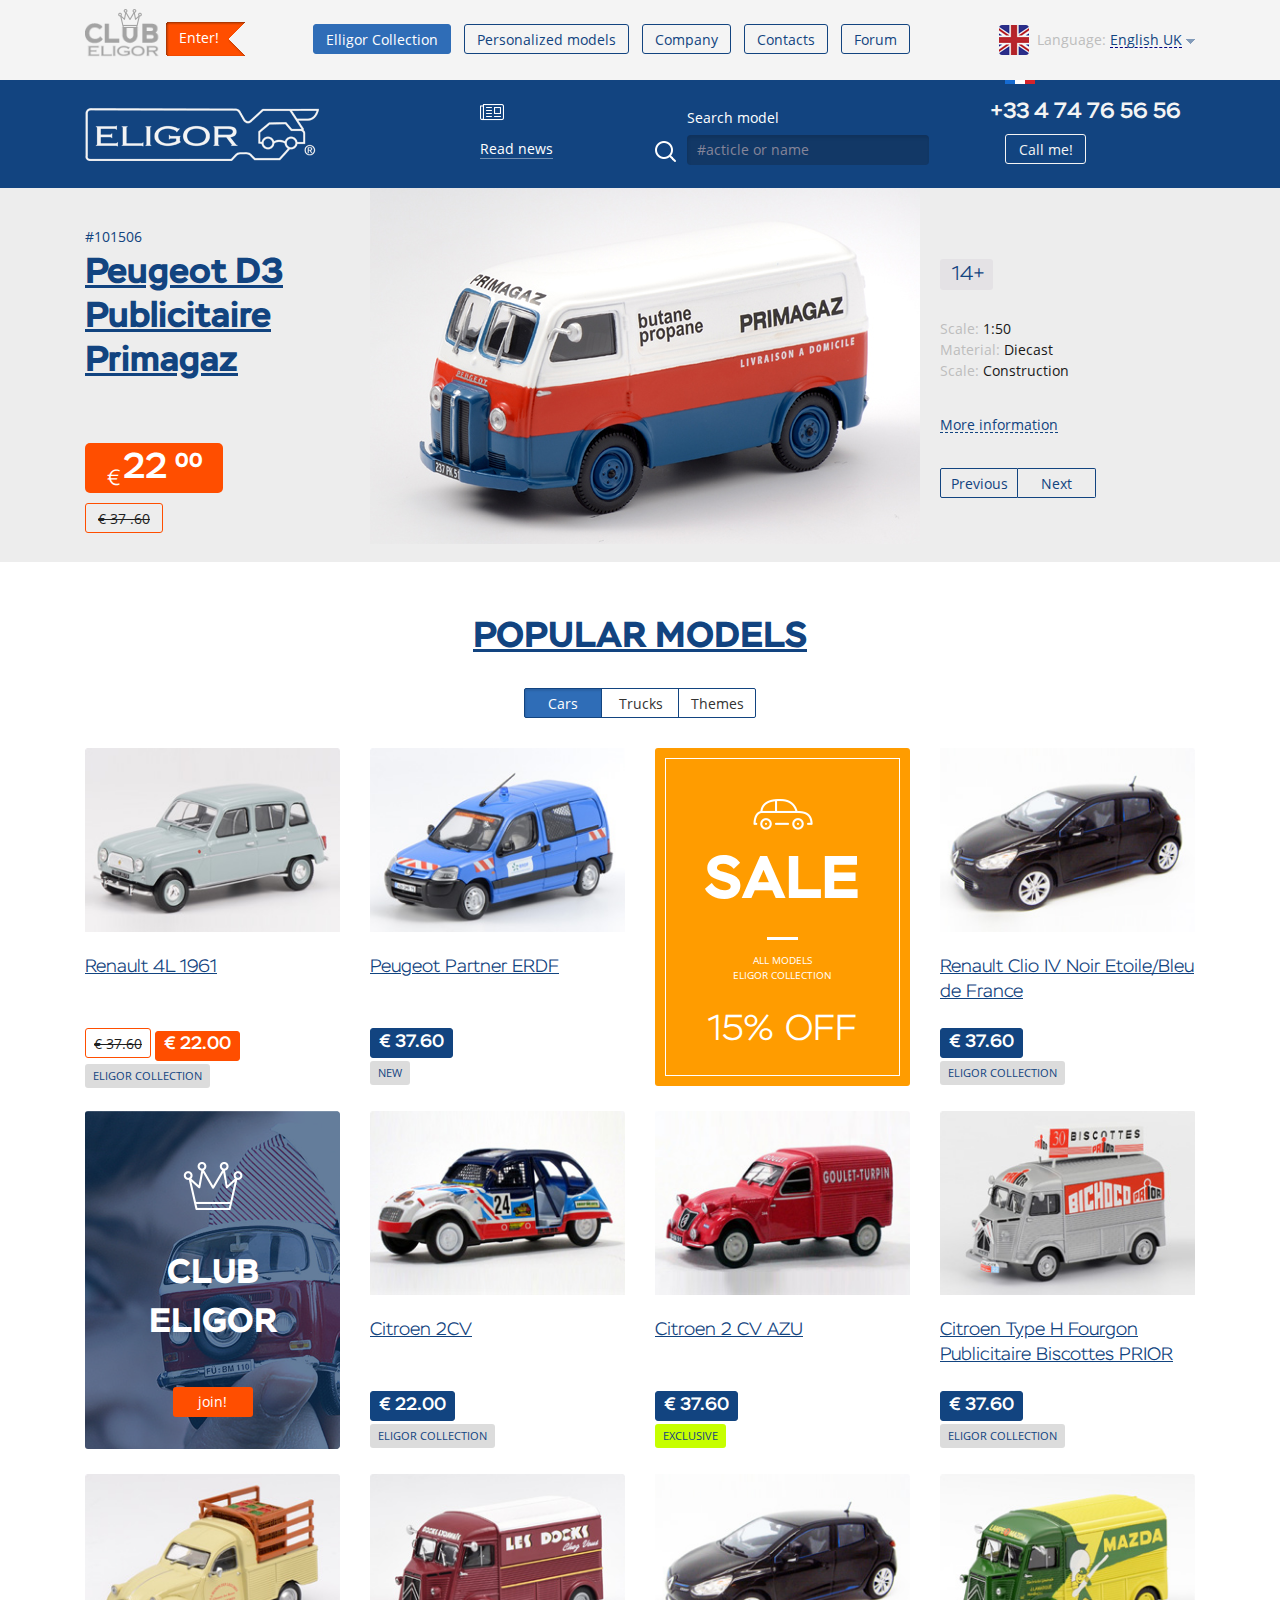
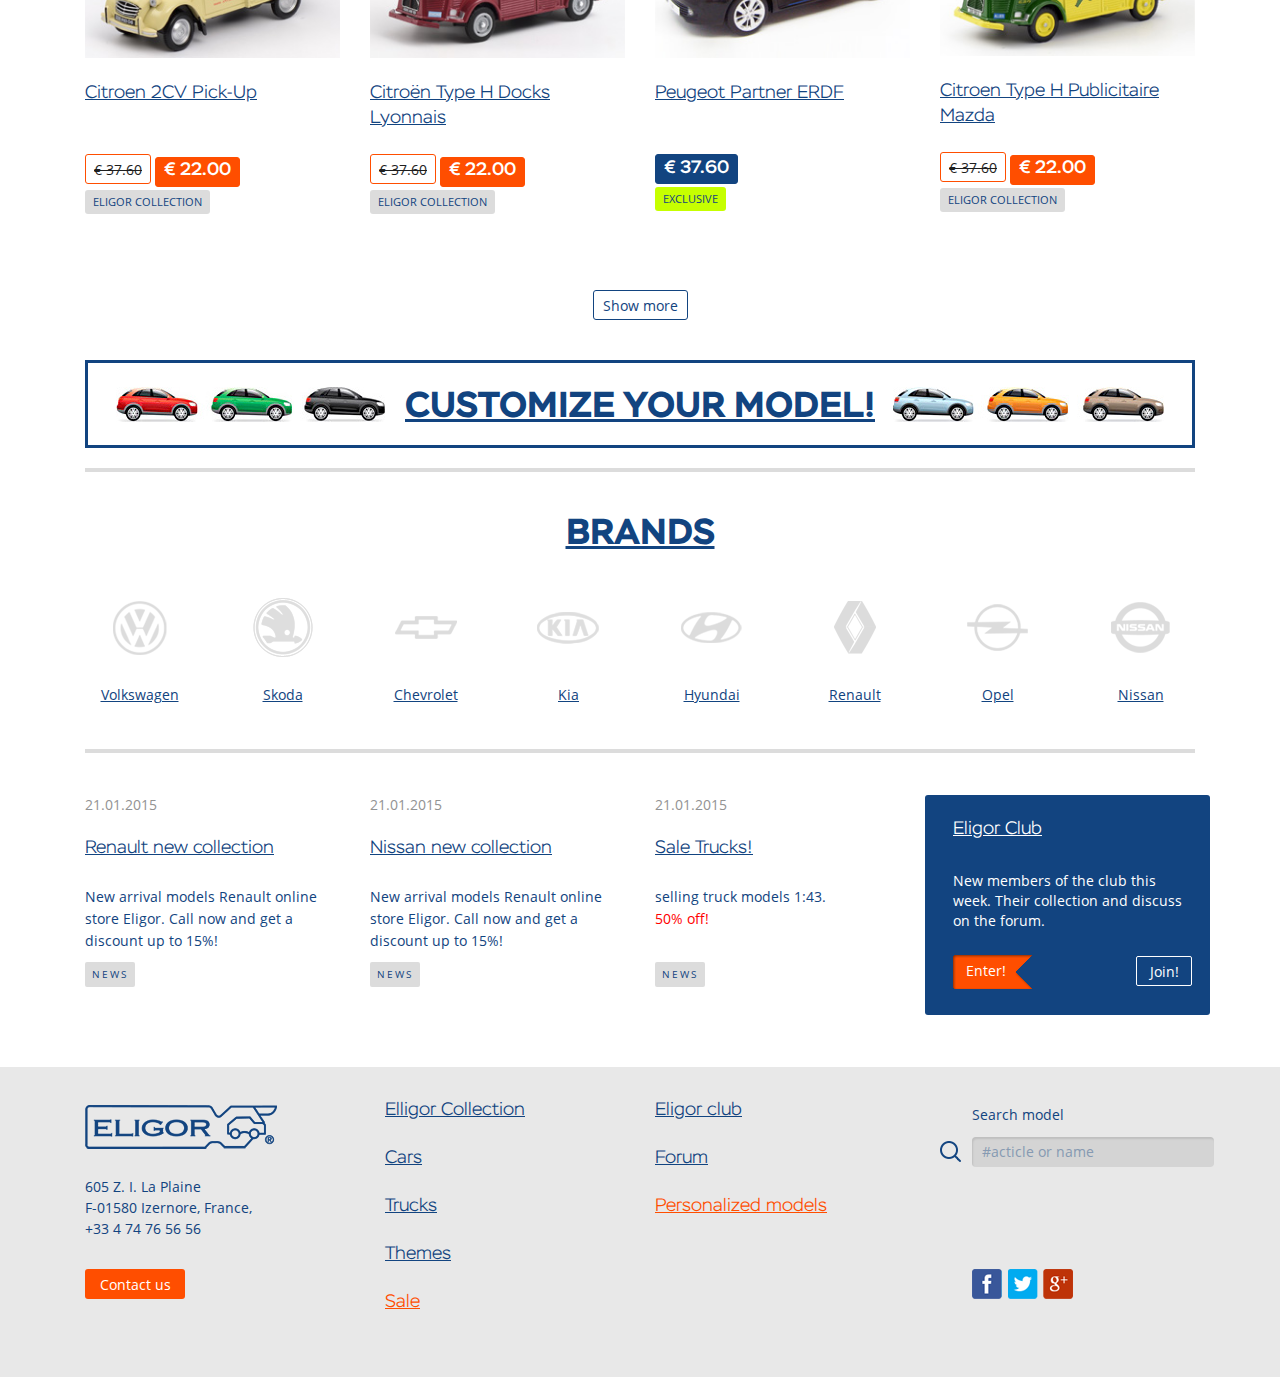
==== eligor/1.html @ a55e01ae "eligor" ====
<!DOCTYPE html>
<html lang="en">

<head>
    <meta charset="utf-8">
    <meta http-equiv="X-UA-Compatible" content="IE=edge">
    <meta name="viewport" content="width=device-width, initial-scale=1">
    <title>Main page</title>

    <link href="style/reset.css" rel="stylesheet">
    <link href="style/bootstrap.min.css" rel="stylesheet">
    <link href="style/main.css" rel="stylesheet">

    <!--[if lt IE 9]>
        <script src="https://oss.maxcdn.com/html5shiv/3.7.2/html5shiv.min.js"></script>
        <script src="https://oss.maxcdn.com/respond/1.4.2/respond.min.js"></script>
    <![endif]-->
</head>

<body>





    <header class="main-menu">
        <div class="container">

            <div class="col-md-2 club-box">
                <img src="style/club_logo.png" alt="">
                <div class="club-enter">
                    <img src="style/club_flag.png" alt="">
                    <div class="club-enter-text">Enter!</div>
                </div>
            </div>

            <nav class="col-md-7 main-nav-menu">
                <ul>
                    <li><a class="active-page" href="">Elligor Collection</a></li>
                    <li><a href="">Personalized models</a></li>
                    <li><a href="">Company</a></li>
                    <li><a href="">Contacts</a></li>
                    <li><a href="">Forum</a></li>
                </ul>
            </nav>

            <div class="col-md-3 localization-box">
                <div class="localization">
                    <img class="flag" src="style/eng_flag.png" alt="">
                    <span>Language:</span>
                    <span class="language-picker">English UK</span>
                    <img class="language-picker-arrow" src="style/arrow_btn.png" alt="">
                </div>
            </div>

        </div>

    </header>

    <header class="blue-header">
        <div class="container">
            <div class="col-md-4">
                <a href="/"><img src="style/logo.png" alt=""></a>
            </div>

            <div class="col-md-2 read-news-box">
                <div class="col-xs-12">
                    <img src="style/read-news.png" alt="">
                </div>
                <div class="col-xs-12 read-news">
                    <span>Read news</span>
                </div>
            </div>

            <div class="col-md-3 search-box">
                <img src="style/search.png" alt="">
                <div>
                    <span>Search model</span>
                    <input type="search" placeholder="#acticle or name">
                </div>

            </div>

            <div class="col-md-3 phone-box">
                <img src="style/madeinfrance.png" alt="">
                <div class="phone-number">+33 4 74 76 56 56</div>
                <button class="call-me">Call me!</button>
            </div>


        </div>

    </header>

    <div class="slider-box">

        <div class="container">
            <div class="col-md-3 model-title-box">
                <div class="model-index">#101506</div>
                <div class="model-title">Peugeot D3 Publicitaire Primagaz</div>
                <div class="model-price-box">
                    <span class="model-price">22</span>
                    <span class="model-price-cents">00</span>
                </div>
                <br>
                <div class="model-old-price-box">
                    € <span class="model-old-price">37 .60</span>
                    <div class="model-old-price-line"></div>
                </div>
            </div>

            <div class="col-md-6">
                <img src="models/101511.jpg" alt="">
            </div>

            <div class="col-md-3">
                <div class="model-year-limit">14+</div>
                <div class="model-description">

                    <p><span class="model-param">Scale: </span><span class="model-param-arg">1:50</span></p>
                    <p><span class="model-param">Material: </span><span class="model-param-arg">Diecast</span></p>
                    <p><span class="model-param">Scale: </span><span class="model-param-arg">Construction</span></p>

                </div>

                <div class="more-info-link">More information</div>

                <div class="slider-nav-buttons">
                    <span class="prev-slide">
                        Previous
                    </span>
                    <span class="next-slide">
                        Next
                    </span>
                </div>

            </div>
        </div>

    </div>

    <div class="container text-center">
        <div class="popular-models-title">POPULAR MODELS</div>
        <div class="type-picker-box">
            <span class="type-picker type1 active-type">Cars</span>
            <span class="type-picker type2">Trucks</span>
            <span class="type-picker type3">Themes</span>
        </div>

        <div class="models-box mb1 active-mb">

            <div class="col-md-3 mb-elem car-box">
                <img src="models/1.jpg" alt="">
                <div class="title">Renault 4L 1961</div>
                <div class="old-price">€ 37.60
                    <div class="under-line"></div>
                </div>
                <div class="price">€ 22.00</div>
                <br>
                <div class="grey-tag">eligor collection</div>
            </div>
            <div class="col-md-3 mb-elem car-box">
                <img src="models/2.jpg" alt="">
                <div class="title">Peugeot Partner ERDF</div>
                <div class="fixed-price">€ 37.60</div>
                <br>
                <div class="grey-tag">new</div>
            </div>
            <div class="col-md-3 mb-elem">
                <div class="sale-box">

                    <div class="sale-container">
                        <img src="style/sale-car.png" alt="" class="sale-car">
                        <div class="sale-title">SALE</div>
                        <div class="sale-line"></div>
                        <div class="sale-descriprion">
                            all models
                            <br> ELIGOR COLLECTION
                        </div>
                        <div class="sale-percent">15% off</div>
                    </div>

                </div>
            </div>
            <div class="col-md-3 mb-elem car-box">
                <img src="models/3.jpg" alt="">
                <div class="title">
                    Renault Clio IV Noir Etoile/Bleu de France
                </div>
                <div class="fixed-price">€ 37.60</div>
                <br>
                <div class="grey-tag">eligor collection</div>
            </div>


            <div class="col-md-3 mb-elem eligor-club">
                <div class="eligor-club-box">
                    <img src="style/eligor_crown.png" alt="">
                    <div class="title">
                        CLUB
                        <br> ELIGOR
                    </div>
                    <div class="join-to-club">join!</div>

                </div>
            </div>

            <div class="col-md-3 mb-elem car-box">
                <img src="models/4.jpg" alt="">
                <div class="title">
                    Citroen 2CV
                </div>
                <div class="fixed-price">€ 22.00</div>
                <br>
                <div class="grey-tag">eligor collection</div>
            </div>

            <div class="col-md-3 mb-elem car-box">
                <img src="models/5.jpg" alt="">
                <div class="title">
                    Citroen 2 CV AZU
                </div>
                <div class="fixed-price">€ 37.60</div>
                <br>
                <div class="exclusive-tag">exclusive</div>
            </div>

            <div class="col-md-3 mb-elem car-box">
                <img src="models/6.jpg" alt="">
                <div class="title">
                    Citroen Type H Fourgon Publicitaire Biscottes PRIOR
                </div>
                <div class="fixed-price">€ 37.60</div>
                <br>
                <div class="grey-tag">eligor collection</div>
            </div>

            <div class="col-md-3 mb-elem car-box">
                <img src="models/7.jpg" alt="">
                <div class="title">
                    Citroen 2CV Pick-Up
                </div>
                <div class="old-price">€ 37.60
                    <div class="under-line"></div>
                </div>
                <div class="price">€ 22.00</div>
                <br>
                <div class="grey-tag">eligor collection</div>
            </div>

            <div class="col-md-3 mb-elem car-box">
                <img src="models/8.jpg" alt="">
                <div class="title">
                    Citroën Type H Docks Lyonnais
                </div>
                <div class="old-price">€ 37.60
                    <div class="under-line"></div>
                </div>
                <div class="price">€ 22.00</div>
                <br>
                <div class="grey-tag">eligor collection</div>
            </div>

            <div class="col-md-3 mb-elem car-box">
                <img src="models/3.jpg" alt="">
                <div class="title">
                    Peugeot Partner ERDF
                </div>
                <div class="fixed-price">€ 37.60</div>
                <br>
                <div class="exclusive-tag">exclusive</div>
            </div>

            <div class="col-md-3 mb-elem car-box">
                <img src="models/9.jpg" alt="">
                <div class="title">
                    Citroen Type H Publicitaire Mazda
                </div>
                <div class="old-price">€ 37.60
                    <div class="under-line"></div>
                </div>
                <div class="price">€ 22.00</div>
                <br>
                <div class="grey-tag">eligor collection</div>
            </div>

            <div class="col-xs-12">
                <div class="show-more">Show more</div>
            </div>
        </div>

        <div class="models-box mb2">

            <div class="col-md-3 mb-elem car-box">
                <img src="models/2.jpg" alt="">
                <div class="title">Peugeot Partner ERDF</div>
                <div class="fixed-price">€ 37.60</div>
                <br>
                <div class="grey-tag">new</div>
            </div>
            <div class="col-md-3 mb-elem">
                <div class="sale-box">

                    <div class="sale-container">
                        <img src="style/sale-car.png" alt="" class="sale-car">
                        <div class="sale-title">SALE</div>
                        <div class="sale-line"></div>
                        <div class="sale-descriprion">
                            all models
                            <br> ELIGOR COLLECTION
                        </div>
                        <div class="sale-percent">15% off</div>
                    </div>

                </div>
            </div>
            <div class="col-md-3 mb-elem car-box">
                <img src="models/3.jpg" alt="">
                <div class="title">
                    Renault Clio IV Noir Etoile/Bleu de France
                </div>
                <div class="fixed-price">€ 37.60</div>
                <br>
                <div class="grey-tag">eligor collection</div>
            </div>


            <div class="col-md-3 mb-elem eligor-club">
                <div class="eligor-club-box">
                    <img src="style/eligor_crown.png" alt="">
                    <div class="title">
                        CLUB
                        <br> ELIGOR
                    </div>
                    <div class="join-to-club">join!</div>

                </div>
            </div>

            <div class="col-md-3 mb-elem car-box">
                <img src="models/4.jpg" alt="">
                <div class="title">
                    Citroen 2CV
                </div>
                <div class="fixed-price">€ 22.00</div>
                <br>
                <div class="grey-tag">eligor collection</div>
            </div>


            <div class="col-md-3 mb-elem car-box">
                <img src="models/6.jpg" alt="">
                <div class="title">
                    Citroen Type H Fourgon Publicitaire Biscottes PRIOR
                </div>
                <div class="fixed-price">€ 37.60</div>
                <br>
                <div class="grey-tag">eligor collection</div>
            </div>

            <div class="col-md-3 mb-elem car-box">
                <img src="models/7.jpg" alt="">
                <div class="title">
                    Citroen 2CV Pick-Up
                </div>
                <div class="old-price">€ 37.60
                    <div class="under-line"></div>
                </div>
                <div class="price">€ 22.00</div>
                <br>
                <div class="grey-tag">eligor collection</div>
            </div>


            <div class="col-xs-12">
                <div class="show-more">Show more</div>
            </div>
        </div>

        <div class="models-box mb3">

            <div class="col-md-3 mb-elem car-box">
                <img src="models/2.jpg" alt="">
                <div class="title">Peugeot Partner ERDF</div>
                <div class="fixed-price">€ 37.60</div>
                <br>
                <div class="grey-tag">new</div>
            </div>
            <div class="col-md-3 mb-elem">
                <div class="sale-box">

                    <div class="sale-container">
                        <img src="style/sale-car.png" alt="" class="sale-car">
                        <div class="sale-title">SALE</div>
                        <div class="sale-line"></div>
                        <div class="sale-descriprion">
                            all models
                            <br> ELIGOR COLLECTION
                        </div>
                        <div class="sale-percent">15% off</div>
                    </div>

                </div>
            </div>
            <div class="col-md-3 mb-elem car-box">
                <img src="models/3.jpg" alt="">
                <div class="title">
                    Renault Clio IV Noir Etoile/Bleu de France
                </div>
                <div class="fixed-price">€ 37.60</div>
                <br>
                <div class="grey-tag">eligor collection</div>
            </div>


            <div class="col-md-3 mb-elem eligor-club">
                <div class="eligor-club-box">
                    <img src="style/eligor_crown.png" alt="">
                    <div class="title">
                        CLUB
                        <br> ELIGOR
                    </div>
                    <div class="join-to-club">join!</div>

                </div>
            </div>

            <div class="col-xs-12">
                <div class="show-more">Show more</div>
            </div>
        </div>

    </div>

    <div class="container">
        <div class="col-xs-12">
            <div class="customize-link-box">
                <img src="style/cars1.jpg" alt="">
                <div class="customize-link-title">CUSTOMIZE YOUR MODEL!</div>
                <img src="style/cars2.jpg" alt="">
            </div>

        </div>

    </div>

    <div class="container">
        <div class="col-xs-12">
            <div class="customize_line"></div>
        </div>
    </div>

    <div class="container brands-box">
        <div class="title">brands</div>

        <div class="brand-elem volkswagen-box">
            <div class="volkswagen"></div>
            <div class="brand-name">Volkswagen</div>
        </div>
        <div class="brand-elem skoda-box">
            <div class="skoda"></div>
            <div class="brand-name">Skoda</div>
        </div>
        <div class="brand-elem chevrolet-box">
            <div class="chevrolet"></div>
            <div class="brand-name">Chevrolet</div>
        </div>
        <div class="brand-elem kia-box">
            <div class="kia"></div>
            <div class="brand-name">Kia</div>
        </div>
        <div class="brand-elem hyundai-box">
            <div class="hyundai"></div>
            <div class="brand-name">Hyundai</div>
        </div>
        <div class="brand-elem renault-box">
            <div class="renault"></div>
            <div class="brand-name">Renault</div>
        </div>
        <div class="brand-elem opel-box">
            <div class="opel"></div>
            <div class="brand-name">Opel</div>
        </div>
        <div class="brand-elem nissan-box">
            <div class="nissan"></div>
            <div class="brand-name">Nissan</div>
        </div>
    </div>

    <div class="container">
        <div class="col-xs-12">
            <div class="brands_line"></div>
        </div>
    </div>


    <div class="container news-box">

        <div class="col-md-3 news-elem">
            <div class="date">21.01.2015</div>
            <div class="title">Renault new collection</div>
            <div class="description">
                New arrival models Renault online store Eligor. Call now and get a discount up to 15%!
            </div>
            <div class="tag">news</div>
        </div>
        <div class="col-md-3 news-elem">
            <div class="date">21.01.2015</div>
            <div class="title">Nissan new collection</div>
            <div class="description">
                New arrival models Renault online store Eligor. Call now and get a discount up to 15%!
            </div>
            <div class="tag">news</div>
        </div>
        <div class="col-md-3 news-elem">
            <div class="date">21.01.2015</div>
            <div class="title">Sale Trucks!</div>
            <div class="description">
                selling truck models 1:43.
                <div class="red">50% off!</div>
            </div>
            <div class="tag">news</div>
        </div>
        <div class="col-md-3 club-on-news">
            <div class="title">Eligor Club</div>
            <div class="description">
                New members of the club this week. Their collection and discuss on the forum.
            </div>

            <div class="club-enter">
                <img src="style/club_flag.png" alt="">
                <div class="club-enter-text">Enter!</div>
            </div>

            <div class="join">Join!</div>

        </div>
    </div>


    <footer>
        <div class="container">

            <div class="col-md-3 contacts-box">

                <img src="style/blue_logo.png" alt="">
                <div class="contacts">
                    605 Z. I. La Plaine
                    <br> F-01580 Izernore, France,
                    <br> +33 4 74 76 56 56
                </div>

                <button class="contact-btn">Contact us</button>

            </div>
            <nav class="col-md-6 footer-menu">

                <ul>
                    <li class="col-md-6"><a href="">Elligor Collection</a></li>
                    <li class="col-md-6"><a href="">Eligor club</a></li>
                    <li class="col-md-6"><a href="">Cars</a></li>
                    <li class="col-md-6"><a href="">Forum</a></li>
                    <li class="col-md-6"><a href="">Trucks</a></li>
                    <li class="col-md-6"><a class="orange" href="">Personalized models</a></li>
                    <li class="col-md-6"><a href="">Themes</a></li>
                    <li class="col-md-6">
                        <a href="">
                            <br>
                        </a>
                    </li>
                    <li class="col-md-6"><a class="orange" href="">Sale</a></li>
                </ul>

            </nav>
            <div class="col-md-3 search-and-social">

                <img src="style/blue_search.png" alt="">
                <div>
                    <span>Search model</span>
                    <input type="search" placeholder="#acticle or name">
                </div>

                <div class="social-box">
                    <a href="facebook.com" class="facebook"></a>
                    <a href="twitter.com" class="twitter"></a>
                    <a href="google.com" class="google"></a>
                </div>
            </div>

        </div>
    </footer>

    <script src="js/main.js"></script>
    <script src="https://maxcdn.bootstrapcdn.com/bootstrap/3.3.2/js/bootstrap.min.js"></script>
</body>

</html>
---- eligor/style/main.css ----
@font-face {
    font-family: "STEM";
    src: url("../fonts/STEM-MEDIUMITALIC.OTF");
    font-weight: medium;
    font-style: italic;
}

@font-face {
    font-family: "OpenSans";
    src: url("../fonts/STEM-REGULAR.TTF");
    font-weight: normal;
    font-style: normal;
}

@font-face {
    font-family: "STEM";
    src: url("../fonts/STEM-MEDIUM.OTF");
    font-weight: medium;
    font-style: normal;
}

@font-face {
    font-family: "STEM";
    src: url("../fonts/STEM-LIGHTITALIC.OTF");
    font-weight: 300;
    font-style: italic;
}

@font-face {
    font-family: "STEM";
    src: url("../fonts/STEM-LIGHT.OTF");
    font-weight: 300;
    font-style: normal;
}

@font-face {
    font-family: "STEM";
    src: url("../fonts/STEM-ITALIC.OTFF");
    font-weight: normal;
    font-style: italic;
}

@font-face {
    font-family: "STEM";
    src: url("../fonts/STEM-BOLDITALIC.OTF");
    font-weight: bold;
    font-style: italic;
}

@font-face {
    font-family: "STEM";
    src: url("../fonts/STEM-BOLD.OTF");
    font-weight: bold;
    font-style: normal;
}

@font-face {
    font-family: "OpenSans";
    src: url("../fonts/OPENSANS-SEMIBOLDITALIC.TTF");
    font-weight: 600;
    font-style: italic;
}

@font-face {
    font-family: "OpenSans";
    src: url("../fonts/OPENSANS-SEMIBOLD.TTF");
    font-weight: 600;
    font-style: normal;
}

@font-face {
    font-family: "OpenSans";
    src: url("../fonts/OPENSANS-REGULAR.TTF");
    font-weight: normal;
    font-style: normal;
}

@font-face {
    font-family: "OpenSans";
    src: url("../fonts/OPENSANS-LIGHTITALIC.TTF");
    font-weight: 300;
    font-style: italic;
}

@font-face {
    font-family: "OpenSans";
    src: url("../fonts/OPENSANS-LIGHT.TTF");
    font-weight: 300;
    font-style: normal;
}

@font-face {
    font-family: "OpenSans";
    src: url("../fonts/OPENSANS-ITALIC.TTF");
    font-weight: normal;
    font-style: italic;
}

@font-face {
    font-family: "OpenSans";
    src: url("../fonts/OPENSANS-EXTRABOLDITALIC.TTF");
    font-weight: 800;
    font-style: italic;
}

@font-face {
    font-family: "OpenSans";
    src: url("../fonts/OPENSANS-EXTRABOLD.TTF");
    font-weight: 800;
    font-style: normal;
}

@font-face {
    font-family: "OpenSans";
    src: url("../fonts/OPENSANS-BOLDITALIC.TTF");
    font-weight: bold;
    font-style: italic;
}

@font-face {
    font-family: "OpenSans";
    src: url("../fonts/OPENSANS-BOLD.TTF");
    font-weight: bold;
    font-style: normal;
}

body {
    font-family: "OpenSans";
}

* {
    -webkit-user-select: none;
    /* Chrome all / Safari all */
    -moz-user-select: none;
    /* Firefox all */
    -ms-user-select: none;
    /* IE 10+ */
    user-select: none;
}

.text-center {
    text-align: center;
}


/* MAIN MENU START */

.main-menu {
    background-color: #f4f4f4;
    min-height: 80px;
}

.club-box {
    line-height: 80px;
    text-align: left;
    top: -8px;
}

.club-box img {
    display: inline-block
}

.club-enter {
    margin-left: 3px;
    display: inline-block;
    position: relative
}

.club-enter div {
    color: white;
    font-size: 14px;
    position: absolute;
    top: 6px;
    left: 13px;
}

.club-enter:hover {
    cursor: pointer
}

.main-nav-menu {
    text-align: right;
}

.main-nav-menu ul li {
    display: inline-block;
    line-height: 80px;
}

.main-nav-menu ul li a {
    display: inline-block;
    line-height: 30px;
    height: 30px;
    box-sizing: border-box;
    border: 1px solid #124480;
    color: #124480;
    border-radius: 3px;
    font-size: 14px;
    padding: 0px 12px;
    margin-right: 9px;
}

.main-nav-menu ul li:last-child a {
    margin-right: 0px;
}

.main-nav-menu ul li a:hover {
    box-sizing: border-box;
    background: #ffbc1c;
    background: -moz-linear-gradient(top, #ffbc1c 0%, #ffe451 100%);
    background: -webkit-linear-gradient(top, #ffbc1c 0%, #ffe451 100%);
    background: linear-gradient(to bottom, #ffbc1c 0%, #ffe451 100%);
    filter: progid: DXImageTransform.Microsoft.gradient( startColorstr='#ffbc1c', endColorstr='#ffe451', GradientType=0);
    border: 1px solid #2f6db7;
    color: #124480;
    box-shadow: 1px 3px 3px 0px rgba(0, 0, 0, 0.1) inset;
}

.main-nav-menu ul li .active-page {
    box-sizing: border-box;
    background-color: #2f6db7;
    border: 1px solid #2f6db7;
    color: white;
}

.main-nav-menu ul li a.active-page:hover {
    cursor: default;
    background: #2f6db7;
    color: white;
}


/* MAIN MENU END */


/* LOCALIZATION START */

.localization-box {
    line-height: 80px;
    text-align: right;
}

.flag {
    margin-top: -2px;
}

.localization span {
    font-size: 14px;
    color: #bdbdbd;
}

.localization span:nth-child(2) {
    margin-left: 4px;
}

.localization .language-picker {
    color: #124480;
    box-sizing: border-box;
    border-bottom: 1px dashed #000080;
    display: inline-block;
    line-height: 14px;
}

.language-picker:hover {
    cursor: pointer;
}

.language-picker-arrow {
    cursor: pointer
}


/* LOCALIZATION END */


/* BLUE HEADER START */

.blue-header {
    background-color: #124480;
    min-height: 108px;
    line-height: 105px;
}

.read-news-box {
    line-height: 52px;
}

.read-news-box img {
    margin-top: 11px;
}

.read-news-box div:last-child {
    margin-top: -9px;
}

.read-news span {
    color: #ffffff;
    border-bottom: 1px solid #718fb3;
}

.read-news span:hover {
    cursor: pointer
}

.search-box {
    top: 17px;
}

.search-box div {
    position: relative
}

.search-box img {
    margin-right: 7px;
}

.search-box div {
    display: inline-block;
}

.search-box div span {
    position: absolute;
    top: -32px;
    color: white;
    display: block;
    height: 14px;
}

.search-box input {
    background-color: #123866;
    border: 0px;
    border-radius: 4px;
    color: white;
    padding: 0;
    height: 20px;
    line-height: 20px;
    width: 110%;
    padding: 5px 10px;
    box-shadow: 1px 3px 3px 0px rgba(0, 0, 0, 0.1) inset;
}

.search-box input::-webkit-input-placeholder {
    color: #858599;
}

.search-box input::-moz-placeholder {
    color: #858599;
}


/* Firefox 19+ */

.search-box input:-moz-placeholder {
    color: #858599;
}


/* Firefox 18- */

.search-box input:-ms-input-placeholder {
    color: #858599;
}

.phone-box {
    position: relative;
    text-align: right;
}

.phone-box img {
    position: absolute;
    top: 0;
    left: 80px;
}

.phone-number {
    font-family: "STEM";
    font-size: 22px;
    font-weight: medium;
    font-style: normal;
    color: #f4f4f4;
    position: absolute;
    left: 65px;
    top: -20px;
}

.call-me {
    position: absolute;
    left: 80px;
    top: 54px;
    font-size: 14px;
    height: 30px;
    width: 81px;
    box-sizing: border-box;
    border: 1px solid #f4f4f4;
    color: #f4f4f4;
    background-color: transparent;
    border-radius: 3px;
}


/* BLUE HEADER END */


/* SLIDER START */

.slider-box {
    background-color: #ededed;
    height: 374px;
    width: 100%;
}

.model-title-box {}

.model-index {
    color: #124480;
    margin-top: 39px;
}

.model-title {
    font-family: "STEM";
    font-size: 36px;
    line-height: 44px;
    font-weight: bold;
    font-style: normal;
    color: #124480;
    text-decoration: underline;
    margin-top: 4px;
}

.model-title:hover {
    cursor: pointer;
}

.model-price-box {
    display: inline-block;
    background-color: #ff4e00;
    border-radius: 5px;
    padding: 0px 20px 0 22px;
    font-family: "STEM";
    font-size: 36px;
    color: white;
    font-weight: medium;
    font-style: normal;
    height: 50px;
    line-height: 50px;
    margin-top: 60px;
}

.model-price {
    position: relative;
    padding-left: 16px;
}

.model-price:before {
    font-family: "STEM";
    font-weight: 300;
    font-style: normal;
    font-size: 22px;
    content: "€";
    display: inline-block;
    position: absolute;
    left: 0;
    top: 4px;
}

.model-price-cents {
    font-family: "STEM";
    font-weight: bold;
    font-style: normal;
    font-size: 20px;
    position: relative;
    top: -11px;
}

.model-old-price-box {
    margin-top: 10px;
    height: 30px;
    line-height: 30px;
    border: 1px solid #ff4e00;
    background-color: transparent;
    border-radius: 3px;
    display: inline-block;
    min-width: 10px;
    color: #1f1f1f;
    padding: 0px 12px;
}

.model-old-price-line {
    height: 1px;
    background-color: #1f1f1f;
    margin-top: -15px;
}

.model-old-price {}


/* SLIDER END */


/* SLIDER MODEL DESCRIPTION START */

.model-year-limit {
    background-color: #e4e2e5;
    margin-top: 71px;
    height: 31px;
    line-height: 31px;
    width: 53px;
    text-align: center;
    color: #124480;
    border-radius: 3px;
    font-size: 20px;
    font-family: "STEM";
    font-weight: 300;
    font-style: normal;
    padding: 0 11px 0 12px;
}

.model-description {
    margin-top: 28px;
}

.model-param {
    color: #bdbdbd;
    line-height: 21px;
}

.model-param-arg {
    color: #191919;
}

.more-info-link {
    display: inline-block;
    margin-top: 34px;
    color: #124480;
    height: 18px;
    border-bottom: 1px dashed #124480;
}

.more-info-link:hover {
    cursor: pointer;
}

.slider-nav-buttons {
    margin-top: 33px;
}

.prev-slide,
.next-slide {
    border: 1px solid #124480;
    background-color: transparent;
    margin: 0;
    display: inline-block;
    box-sizing: border-box;
    width: 78px;
    height: 30px;
    line-height: 30px;
    text-align: center;
    color: #124480;
}

.prev-slide {
    border-top-left-radius: 2px;
    border-bottom-left-radius: 2px;
}

.next-slide {
    margin-left: -4px;
    border-left: 0px;
    border-top-right-radius: 2px;
    border-bottom-right-radius: 2px;
}

.prev-slide:hover,
.next-slide:hover {
    cursor: pointer;
    background-color: #2f6db7;
    color: white;
}


/* SLIDER MODEL DESCRIPTION END*/


/* POPULAR MODELS START */

.popular-models-title {
    margin-top: 50px;
    font-size: 36px;
    color: #124480;
    text-decoration: underline;
    font-family: "STEM";
    font-weight: bold;
    font-style: normal;
}

.models-box img {
    max-width: 100%;
}

.mb1,
.mb2,
.mb3 {
    display: none;
}

.active-mb {
    display: block;
}

.type-picker-box {
    margin-top: 25px;
}

.type-picker {
    height: 30px;
    line-height: 30px;
    width: 78px;
    border: 1px solid #124480;
    display: inline-block;
}

.type-picker:hover {
    background-color: #2f6db7;
    box-shadow: 1px 2px 2px 0px rgba(0, 0, 0, 0.1) inset;
    cursor: pointer;
    color: white;
}

.active-type {
    background-color: #2f6db7;
    box-shadow: 1px 2px 2px 0px rgba(0, 0, 0, 0.1) inset;
    color: white;
}

.type1 {
    border-top-left-radius: 2px;
    border-bottom-left-radius: 2px;
}

.type2 {
    margin: 0px -5px;
    border-right: 0px;
}

.type3 {
    border-top-right-radius: 2px;
    border-bottom-right-radius: 2px;
}

.models-box {
    margin-top: 30px;
}

.mb-elem {
    height: 338px;
    border-left: 15px solid white;
    border-right: 15px solid white;
    margin-bottom: 25px;
    text-align: center;
    padding: 0px;
    box-sizing: border-box;
}

.car-box {
    text-align: left;
}

.car-box img:hover {
    cursor: pointer;
}

.car-box .title:hover {
    cursor: pointer
}

.car-box .title {
    margin-top: 23px;
    font-size: 18px;
    line-height: 25px;
    height: 50px;
    font-family: "STEM";
    text-align: left;
    color: #124480;
    font-weight: 300;
    font-style: normal;
    text-decoration: underline;
}

.car-box .price {
    margin-top: 23px;
    display: inline-block;
    background-color: #ff4e00;
    border-radius: 3px;
    padding: 0px 8px;
    color: white;
    height: 30px;
    line-height: 25px;
    box-sizing: border-box;
    border: 1px solid #ff4e00;
    font-size: 18px;
    font-family: "STEM";
    font-weight: medium;
    font-style: normal;
}

.car-box .fixed-price {
    margin-top: 23px;
    display: inline-block;
    background-color: #124480;
    border-radius: 3px;
    padding: 0px 8px;
    color: white;
    height: 30px;
    line-height: 26px;
    box-sizing: border-box;
    border: 1px solid #124480;
    font-size: 18px;
    font-family: "STEM";
    font-weight: medium;
    font-style: normal;
}

.car-box .old-price {
    margin-top: 23px;
    height: 30px;
    line-height: 30px;
    border: 1px solid #ff4e00;
    background-color: transparent;
    border-radius: 3px;
    padding: 0px 8px;
    display: inline-block;
    min-width: 10px;
    color: #1f1f1f;
    box-sizing: border-box;
}

.car-box .old-price .under-line {
    height: 1px;
    background-color: #1f1f1f;
    margin-top: -15px;
}

.car-box .grey-tag {
    margin-top: 3px;
    background-color: #dcdcdc;
    color: #124480;
    display: inline-block;
    font-size: 11px;
    height: 24px;
    line-height: 24px;
    border-radius: 3px;
    padding: 0 8px;
    text-align: center;
    text-transform: uppercase;
}

.car-box .exclusive-tag {
    margin-top: 3px;
    background-color: #c6ff00;
    color: #124480;
    display: inline-block;
    font-size: 11px;
    height: 24px;
    line-height: 24px;
    border-radius: 3px;
    padding: 0 8px;
    text-align: center;
    text-transform: uppercase;
}

.sale-box {
    background-color: #ff9c00;
    padding: 10px;
    height: 100%;
    border-radius: 3px;
}

.sale-container {
    border: 1px solid white;
    height: 100%;
    text-align: center;
}

.sale-car {
    margin-top: 40px;
}

.sale-title {
    margin-top: 21px;
    color: white;
    font-size: 60px;
    line-height: 60px;
    font-family: "STEM";
    font-weight: bold;
    font-style: normal;
}

.sale-line {
    margin: 26px 0 0 43.3%;
    height: 3px;
    width: 13.4%;
    background-color: white;
}

.sale-descriprion {
    margin-top: 13px;
    font-size: 10px;
    text-transform: uppercase;
    color: white;
}

.sale-percent {
    margin-top: 23px;
    color: white;
    text-transform: uppercase;
    font-size: 36px;
    font-family: "STEM";
    font-weight: 300;
    font-style: normal;
}

.eligor-club-box {
    height: 100%;
    background: url(eligor_club.png) no-repeat 100% 100%;
    text-align: center;
    border-radius: 3px;
}

.eligor-club-box img {
    margin-top: 50px;
}

.eligor-club-box .title {
    margin-top: 40px;
    font-size: 34px;
    font-family: "STEM";
    color: white;
    font-weight: bold;
    font-style: normal;
}

.eligor-club-box .join-to-club {
    margin: 39px auto 0 auto;
    color: white;
    width: 80px;
    height: 30px;
    text-align: center;
    line-height: 30px;
    background-color: #ff4e00;
    border-radius: 3px;
}

.eligor-club-box .join-to-club:hover {
    cursor: pointer;
}

.show-more {
    margin-top: 53px;
    border: 1px solid #124480;
    display: inline-block;
    height: 30px;
    line-height: 30px;
    padding: 0 9px;
    color: #124480;
    border-radius: 3px;
}

.show-more:hover {
    cursor: pointer;
    background-color: #2f6db7;
    color: white;
    box-shadow: 1px 2px 2px 0px rgba(0, 0, 0, 0.1) inset;
}


/* POPULAR MODELS END */


/* CUSTOMIZE LINK START*/

.customize-link-box {
    border: 3px solid #124480;
    height: 88px;
    line-height: 88px;
    box-sizing: border-box;
    margin-top: 40px;
    position: relative;
}

.customize-link-box img:first-child {
    float: left;
    margin: 24px 0 0 28px;
}

.customize-link-box img:last-child {
    float: right;
    margin: 24px 28px 0 0;
}

.customize-link-title {
    color: #124480;
    font-size: 36px;
    text-decoration: underline;
    font-family: "STEM";
    font-weight: bold;
    font-style: normal;
    text-align: center;
    margin: 0 auto;
    position: absolute;
    left: 0;
    right: 0;
    max-width: 100%;
}

.customize-link-title:hover {
    cursor: pointer;
}

.customize_line {
    border: 2px solid #dcdcdc;
    margin-top: 20px;
}


/* CUSTOMIZE LINK END*/


/* BRANDS START*/

.brands-box .title {
    color: #124480;
    font-size: 36px;
    text-decoration: underline;
    font-family: "STEM";
    font-weight: bold;
    font-style: normal;
    text-align: center;
    margin: 37px auto;
    text-transform: uppercase;
}

.brand-elem {
    width: 139px;
    height: 108px;
    text-align: center;
    display: inline-block;
}

.brand-elem div:first-child {
    width: 100%;
    height: 60px;
}

.brand-name {
    margin-top: 27px;
    color: #124480;
    text-decoration: underline;
}

.brand-elem:hover {
    cursor: pointer;
}

.brand-elem:hover .brand-name {
    color: #ff4e00;
}

.volkswagen {
    background: url(Volkswagen.png) center center no-repeat;
}

.skoda {
    background: url(Skoda.png) center center no-repeat;
}

.chevrolet {
    background: url(Chevrolet.png) center center no-repeat;
}

.kia {
    background: url(Kia.png) center center no-repeat;
}

.hyundai {
    background: url(Hyundai.png) center center no-repeat;
}

.renault {
    background: url(Renault.png) center center no-repeat;
}

.opel {
    background: url(Opel.png) center center no-repeat;
}

.nissan {
    background: url(Nissan.png) center center no-repeat;
}

.brand-elem:hover .volkswagen {
    background: url(aVolkswagen.png) center center no-repeat;
}

.brand-elem:hover .skoda {
    background: url(aSkoda.png) center center no-repeat;
}

.brand-elem:hover .chevrolet {
    background: url(aChevrolet.png) center center no-repeat;
}

.brand-elem:hover .kia {
    background: url(aKia.png) center center no-repeat;
}

.brand-elem:hover .hyundai {
    background: url(aHyundai.png) center center no-repeat;
}

.brand-elem:hover .renault {
    background: url(aRenault.png) center center no-repeat;
}

.brand-elem:hover .opel {
    background: url(aOpel.png) center center no-repeat;
}

.brand-elem:hover .nissan {
    background: url(aNissan.png) center center no-repeat;
}

.brands_line {
    border: 2px solid #dcdcdc;
    margin-top: 43px;
}


/* BRANDS LINK END*/


/* NEWS START*/

.news-box {
    margin-top: 42px;
}

.news-elem {
    position: relative;
    height: 220px;
}

.news-elem .date {
    color: #939393;
}

.news-elem .title {
    margin-top: 21px;
    color: #124480;
    font-size: 18px;
    font-family: "STEM";
    font-weight: 300;
    font-style: normal;
    text-decoration: underline;
}

.news-elem .title:hover {
    cursor: pointer;
}

.news-elem .description {
    margin-top: 24px;
    line-height: 22px;
    color: #124480;
}

.news-elem .description .red {
    color: red;
    display: block;
}

.news-elem .tag {
    background-color: #dcdcdc;
    height: 25px;
    line-height: 25px;
    width: 50px;
    text-align: center;
    display: block;
    position: absolute;
    bottom: 28px;
    border-radius: 2px;
    font-size: 10px;
    text-align: center;
    letter-spacing: 2px;
    text-transform: uppercase;
    color: #124480;
}

.club-on-news {
    border-radius: 3px;
    background-color: #124480;
    height: 220px;
    padding: 22px 18px 0 28px;
}

.club-on-news .title {
    color: white;
    font-size: 18px;
    font-family: "STEM";
    font-weight: 300;
    font-style: normal;
    text-decoration: underline;
}

.club-on-news .title:hover {
    cursor: pointer
}

.club-on-news .description {
    color: white;
    margin-top: 28px;
}

.club-on-news .club-enter {
    margin-top: 13px;
    float: left;
    margin-left: 0px;
}

.club-on-news .club-enter div {
    top: 17px;
}

.club-on-news .join {
    float: right;
    width: 56px;
    height: 30px;
    margin-top: 25px;
    color: white;
    line-height: 30px;
    text-align: center;
    border: 1px solid white;
    border-radius: 2px;
}

.club-on-news .join:hover {
    color: #124480;
    background-color: white;
    border: 1px solid white;
    cursor: pointer;
}


/* NEWS END*/


/* FOOTER START*/

footer {
    background-color: #e8e8e8;
    margin-top: 52px;
    height: 310px;
}

.contacts-box {}

.contacts-box img {
    margin-top: 38px;
}

.contacts-box .contacts {
    margin-top: 27px;
    color: #124480;
    font-family: "OpenSans";
    font-weight: normal;
    font-style: normal;
    line-height: 21px;
}

.contact-btn {
    margin-top: 30px;
    background-color: #ff4e00;
    color: white;
    border: 0px;
    border-radius: 3px;
    height: 30px;
    line-height: 30px;
    width: 100px;
    text-align: center;
}

.footer-menu {
    margin-top: 19px;
}

.footer-menu ul li a {
    font-family: "STEM";
    font-weight: 300;
    font-style: normal;
    font-size: 18px;
    line-height: 48px;
    color: #124480;
    text-decoration: underline !important;
}

.footer-menu ul li {
    height: 48px;
}

.footer-menu ul li .orange {
    color: #ff4e00;
}

.search-and-social {
    top: 70px;
}

.search-and-social div {
    position: relative
}

.search-and-social img {
    margin-right: 7px;
    margin-top: -4px;
}

.search-and-social div {
    display: inline-block;
}

.search-and-social div span {
    position: absolute;
    top: -32px;
    color: #124480;
    display: block;
    height: 14px;
}

.search-and-social input {
    background-color: #d4d4d4;
    border: 0px;
    border-radius: 4px;
    color: #124480;
    padding: 0;
    height: 20px;
    line-height: 20px;
    width: 110%;
    padding: 5px 10px;
    box-shadow: 1px 2px 2px 0px rgba(0, 0, 0, 0.1) inset;
}

.search-and-social input::-webkit-input-placeholder {
    color: #869ab2;
}

.search-and-social input::-moz-placeholder {
    color: #869ab2;
}


/* Firefox 19+ */

.search-and-social input:-moz-placeholder {
    color: #869ab2;
}


/* Firefox 18- */

.search-and-social input:-ms-input-placeholder {
    color: #869ab2;
}

.social-box {
    margin: 102px 0 0 32px;
}

.social-box a {
    display: inline-block;
    height: 30px;
    width: 30px;
    content: " ";
}

.facebook {
    background: url(social_sprite.png) 0px 0px no-repeat;
}

.twitter {
    background: url(social_sprite.png) -30px 0px no-repeat;
    margin: 0 1px 0 2px;
}

.google {
    background: url(social_sprite.png) -60px 0px no-repeat;
}


/* FOOTER END*/


/* Pages */


/* Change category start */

.change-category-box {
    min-height: 521px;
    background: url(shadow.png) center 232px no-repeat, url(change_cat_bg.png) top left repeat-x;
}

.change-category-box div {
    height: 521px;
}

.change-category-box div .title {
    color: #124480;
    font-size: 36px;
    text-decoration: underline;
    font-family: "STEM";
    font-weight: bold;
    font-style: normal;
    text-align: center;
    margin-top: 430px;
    height: auto;
}

.change-category-box div:hover {
    cursor: pointer
}

.cars-cat {
    background: url(cars_cat.png) center center no-repeat;
}

.trucks-cat {
    background: url(trucks_cat.png) center center no-repeat;
}

.themes-cat {
    background: url(themes_cat.png) center center no-repeat;
}


/* Change category end*/


/* Best choise start*/

.change-brand-box {
    min-height: 302px;
    background: url(change_cat_bg.png) top left repeat-x;
    background-size: auto 100%;
}

.change-brand-box .container {
    position: relative;
}

.change-brand-box .collection-link {
    font-family: "OpenSans";
    font-weight: normal;
    font-style: normal;
    color: rgba(18, 68, 128, 0.5);
    text-decoration: underline;
    position: absolute;
    left: 30px;
    top: 52px;
}

.change-brand-box .collection-link:hover {
    cursor: pointer;
}

.change-brand-box .container .title {
    text-align: center;
    font-family: "STEM";
    font-size: 36px;
    line-height: 44px;
    font-weight: bold;
    font-style: normal;
    color: #124480;
    text-decoration: underline;
    margin: 26px 0 60px 0;
}

.selected-brand-models .head-title {
    text-align: center;
    font-family: "STEM";
    font-size: 36px;
    line-height: 44px;
    font-weight: bold;
    font-style: normal;
    color: #124480;
    text-decoration: underline;
    margin: 40px 0 13px 0;
}
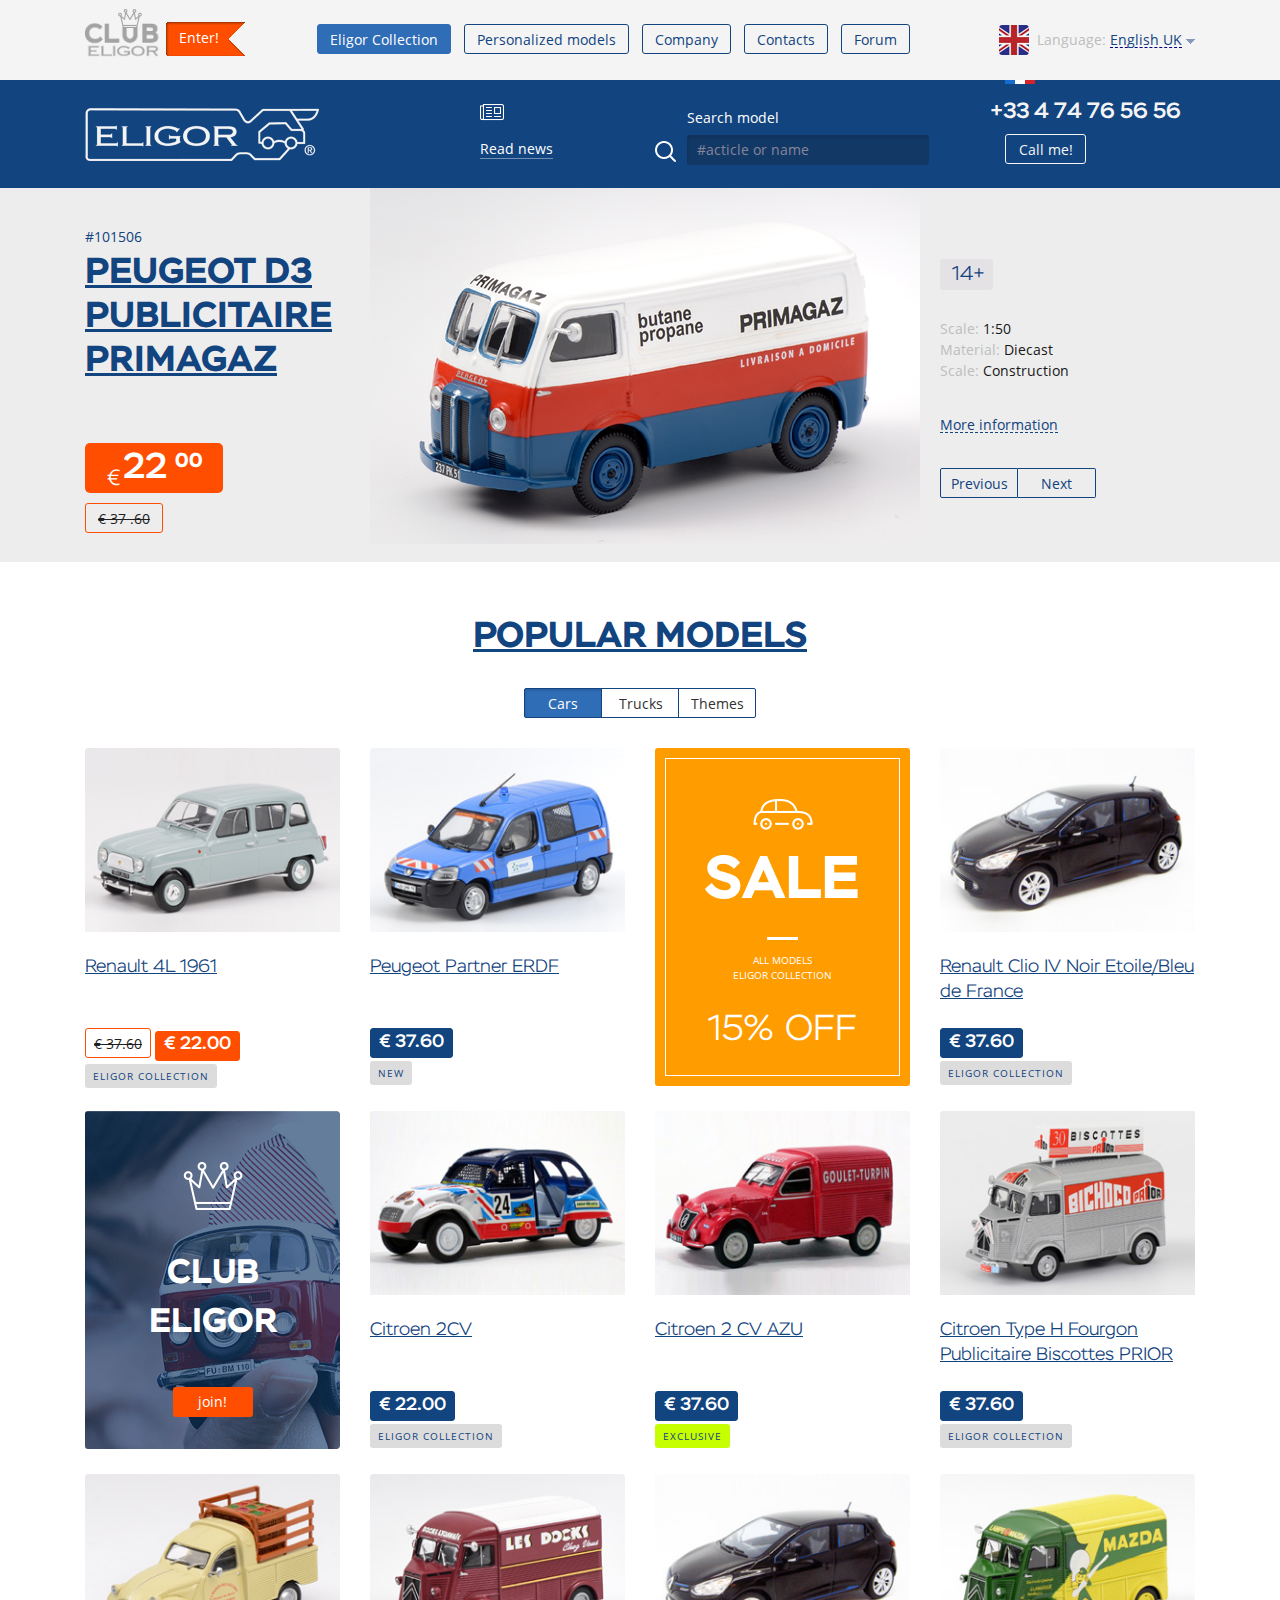
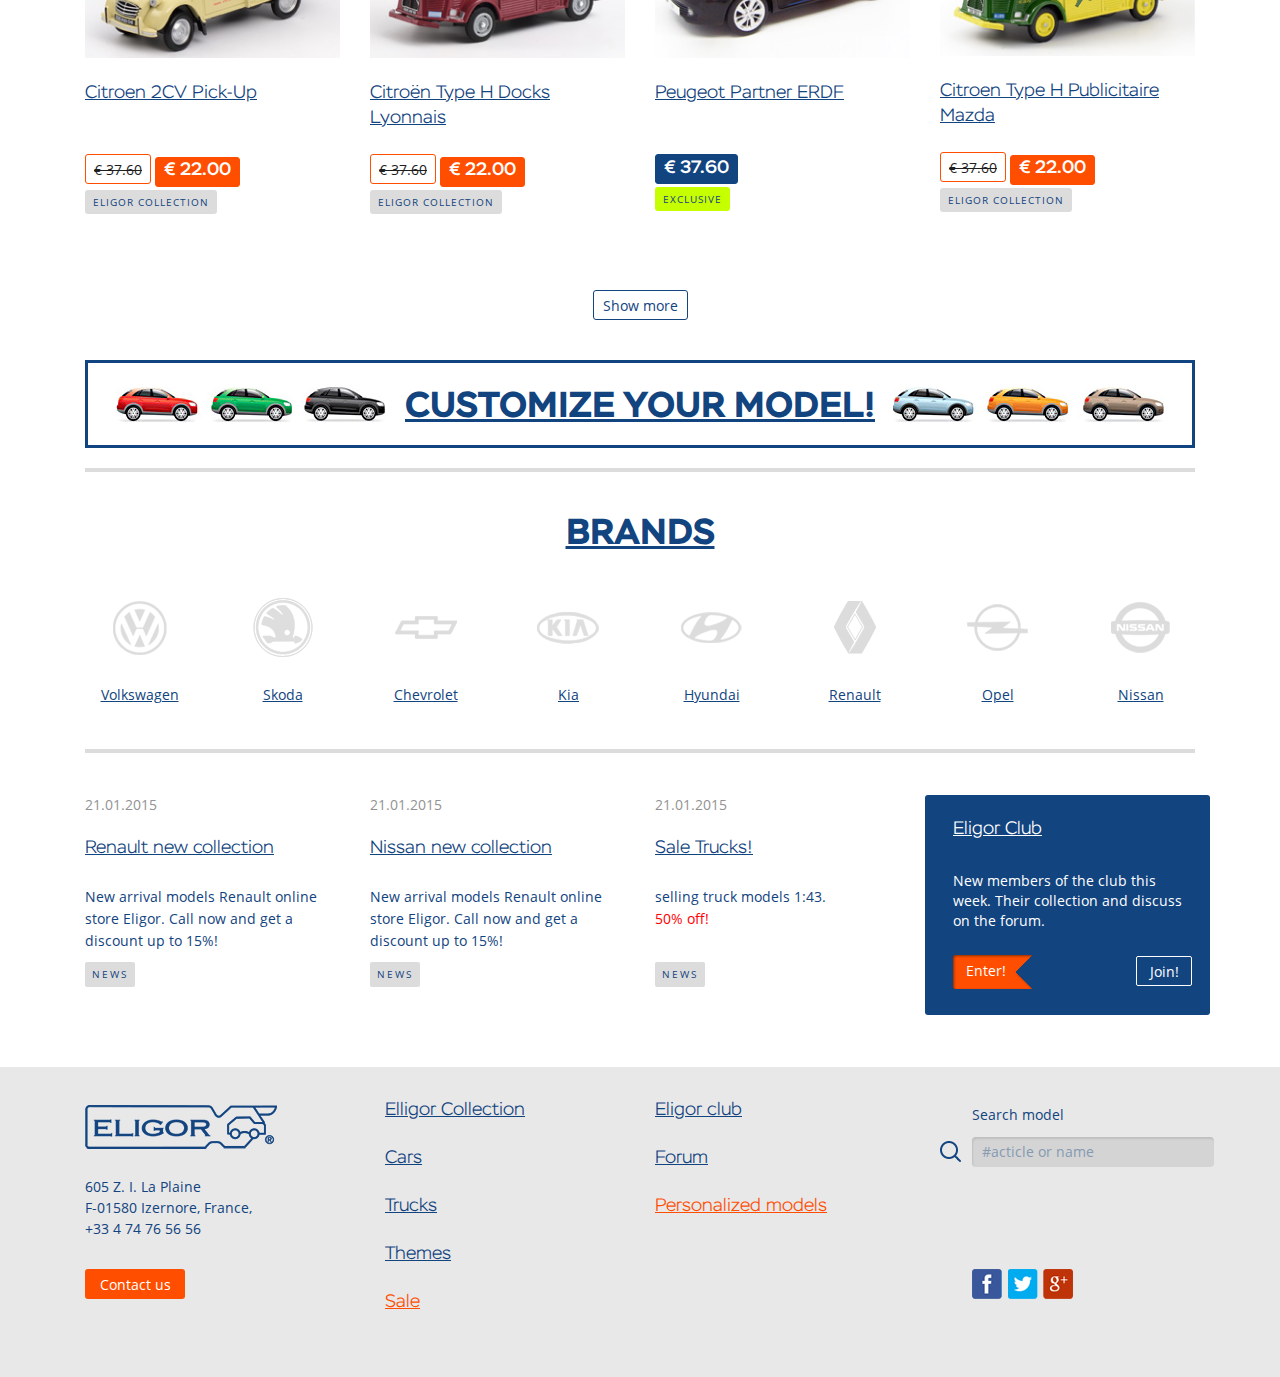
==== commit 47b3aa9c: "eligor new ver" ====
--- a/eligor/1.html
+++ b/eligor/1.html
@@ -36,7 +36,7 @@
 
             <nav class="col-md-7 main-nav-menu">
                 <ul>
-                    <li><a class="active-page" href="">Elligor Collection</a></li>
+                    <li><a class="active-page" href="">Eligor Collection</a></li>
                     <li><a href="">Personalized models</a></li>
                     <li><a href="">Company</a></li>
                     <li><a href="">Contacts</a></li>
@@ -590,7 +590,7 @@
         </div>
     </footer>
 
-    <script src="js/main.js"></script>
+    <script src="js/1.js"></script>
     <script src="https://maxcdn.bootstrapcdn.com/bootstrap/3.3.2/js/bootstrap.min.js"></script>
 </body>
 
--- a/eligor/style/main.css
+++ b/eligor/style/main.css
@@ -1,21 +1,21 @@
 @font-face {
     font-family: "STEM";
     src: url("../fonts/STEM-MEDIUMITALIC.OTF");
-    font-weight: medium;
+    font-weight: 500;
     font-style: italic;
 }
 
 @font-face {
-    font-family: "OpenSans";
-    src: url("../fonts/STEM-REGULAR.TTF");
-    font-weight: normal;
+    font-family: "STEM";
+    src: url("../fonts/STEM-MEDIUM.OTF");
+    font-weight: 500;
     font-style: normal;
 }
 
 @font-face {
     font-family: "STEM";
-    src: url("../fonts/STEM-MEDIUM.OTF");
-    font-weight: medium;
+    src: url("../fonts/STEM-REGULAR.OTF");
+    font-weight: 400;
     font-style: normal;
 }
 
@@ -35,7 +35,7 @@
 
 @font-face {
     font-family: "STEM";
-    src: url("../fonts/STEM-ITALIC.OTFF");
+    src: url("../fonts/STEM-ITALIC.OTF");
     font-weight: normal;
     font-style: italic;
 }
@@ -375,7 +375,7 @@
 .phone-number {
     font-family: "STEM";
     font-size: 22px;
-    font-weight: medium;
+    font-weight: 500;
     font-style: normal;
     color: #f4f4f4;
     position: absolute;
@@ -425,6 +425,7 @@
     color: #124480;
     text-decoration: underline;
     margin-top: 4px;
+    text-transform: uppercase;
 }
 
 .model-title:hover {
@@ -439,7 +440,7 @@
     font-family: "STEM";
     font-size: 36px;
     color: white;
-    font-weight: medium;
+    font-weight: 500;
     font-style: normal;
     height: 50px;
     line-height: 50px;
@@ -699,7 +700,7 @@
     border: 1px solid #ff4e00;
     font-size: 18px;
     font-family: "STEM";
-    font-weight: medium;
+    font-weight: 500;
     font-style: normal;
 }
 
@@ -716,7 +717,7 @@
     border: 1px solid #124480;
     font-size: 18px;
     font-family: "STEM";
-    font-weight: medium;
+    font-weight: 500;
     font-style: normal;
 }
 
@@ -745,7 +746,8 @@
     background-color: #dcdcdc;
     color: #124480;
     display: inline-block;
-    font-size: 11px;
+    font-size: 10px;
+    letter-spacing: 1px;
     height: 24px;
     line-height: 24px;
     border-radius: 3px;
@@ -759,7 +761,8 @@
     background-color: #c6ff00;
     color: #124480;
     display: inline-block;
-    font-size: 11px;
+    font-size: 10px;
+    letter-spacing: 1px;
     height: 24px;
     line-height: 24px;
     border-radius: 3px;
@@ -1393,4 +1396,743 @@
     color: #124480;
     text-decoration: underline;
     margin: 40px 0 13px 0;
+}
+
+
+/* page 4 - model details start*/
+
+.breadcrumbs {
+    font-family: "OpenSans";
+    font-weight: normal;
+    font-style: normal;
+    color: #bdbdbd;
+    float: left;
+    margin-top: 52px;
+    font-size: 8px;
+    line-height: 14px;
+}
+
+.breadcrumbs span {
+    font-size: 14px;
+    text-decoration: none;
+    text-decoration: underline;
+}
+
+.breadcrumbs span:hover {
+    cursor: pointer
+}
+
+.share-model {
+    margin-top: 52px;
+    float: right;
+    height: 30px;
+}
+
+.share-model span {
+    line-height: 30px;
+    color: #124480;
+    margin-right: 10px;
+    font-family: "OpenSans";
+    font-weight: normal;
+    font-style: normal;
+    float: left;
+}
+
+.share-model div {
+    display: inline-block;
+    height: 30px;
+    width: 30px;
+    content: " ";
+}
+
+.share-model div:hover {
+    cursor: pointer
+}
+
+.share-model .twitter {
+    margin: 0 -2px 0 -1px;
+}
+
+.model-details-params {
+    margin-top: 33px;
+}
+
+.model-details-params .model-index {
+    margin-top: -4px;
+}
+
+.model-preview {
+    position: relative;
+    margin-top: 33px;
+}
+
+.model-preview .model-year-limit {
+    position: absolute;
+    top: 16px;
+    right: 31px;
+    margin: 0;
+}
+
+.product-num {
+    display: inline-block;
+    width: 27.58%;
+    height: 50px;
+    line-height: 50px;
+    float: left;
+    margin-top: 5px;
+    box-sizing: border-box;
+    border: 1px solid #dcdcdc;
+    border-radius: 3px;
+}
+
+.num-field {
+    border: 0px;
+    height: 50px;
+    box-sizing: border-box;
+    border-bottom: 1px solid #dcdcdc;
+    text-align: center;
+    line-height: 50px;
+    padding: 0;
+    font-size: 18px;
+    font-family: "STEM";
+    font-weight: normal;
+    font-style: normal;
+}
+
+.minus,
+.plus {
+    height: 50px;
+}
+
+.minus:hover,
+.plus:hover,
+.buy-now-btn:hover,
+.add-to-cart-btn:hover {
+    cursor: pointer;
+}
+
+.minus {
+    background: url(minus.png) center center no-repeat, #dcdcdc;
+    background-size: 34.6% auto;
+}
+
+.plus {
+    background: url(plus.png) center center no-repeat, #dcdcdc;
+    background-size: auto 34.9%;
+}
+
+.buy-now-btn {
+    display: inline-block;
+    float: left;
+    width: 33.80%;
+    height: 50px;
+    line-height: 50px;
+    text-align: center;
+    background: #e41b00;
+    background: -moz-linear-gradient(45deg, #e41b00 0%, #ff5a00 100%);
+    background: -webkit-linear-gradient(45deg, #e41b00 0%, #ff5a00 100%);
+    background: linear-gradient(45deg, #e41b00 0%, #ff5a00 100%);
+    filter: progid: DXImageTransform.Microsoft.gradient( startColorstr='#e41b00', endColorstr='#ff5a00', GradientType=1);
+    color: white;
+    font-family: "STEM";
+    font-size: 18px;
+    font-weight: 500;
+    text-shadow: 0px 0px 5px rgba(225, 225, 190, 0.3);
+    font-style: normal;
+    margin: 5px 0.80% 0 0.80%;
+    border-radius: 3px;
+}
+
+.add-to-cart-btn {
+    display: inline-block;
+    width: 37.01%;
+    margin: 5px 0 0 0px;
+    border-radius: 3px;
+    background-color: #dcdcdc;
+    height: 50px;
+    line-height: 50px;
+    text-align: center;
+    color: #124480;
+    font-family: "STEM";
+    font-size: 18px;
+    font-weight: 500;
+    font-style: normal;
+    float: right;
+}
+
+.add-to-cart-btn img {
+    margin-top: -3px;
+}
+
+.model-details-params .model-title {
+    max-width: 85%;
+    text-decoration: none;
+}
+
+.model-details-params .model-price-box {
+    margin-top: 30px;
+}
+
+.model-details-params .model-old-price-box {
+    margin-top: 4px;
+}
+
+.model-details-params .model-description {
+    margin-top: 36px;
+}
+
+.model-details-tags {
+    margin-top: 22px;
+}
+
+.model-details-tags span {
+    color: #bdbdbd;
+    line-height: 21px;
+}
+
+.model-details-tags .tag {
+    margin-top: 3px;
+    background-color: #dcdcdc;
+    color: #124480;
+    display: inline-block;
+    width: auto;
+    font-size: 10px;
+    letter-spacing: 1px;
+    height: 24px;
+    line-height: 24px;
+    border-radius: 3px;
+    padding: 0 8px;
+    text-align: center;
+    text-transform: uppercase;
+}
+
+.model-history-box {
+    margin-top: 41px;
+}
+
+.model-history-box ul li {
+    color: #124480;
+    display: inline-block;
+    margin-right: 33px;
+    border-bottom: 1px dotted #124480;
+    font-weight: 400;
+    font-style: normal;
+    font-family: "STEM";
+    font-size: 18px;
+    line-height: 18px;
+    box-sizing: border-box;
+    position: relative;
+}
+
+.model-history-box ul li:hover {
+    cursor: pointer;
+}
+
+.model-history-box .active-tab-link {
+    border-bottom: 0px dotted #124480;
+}
+
+.model-history-box .active-tab-link:after {
+    content: " ";
+    display: block;
+    width: 9px;
+    height: 5px;
+    position: absolute;
+    right: -14px;
+    top: 50%;
+    background: url(arrow_btn.png);
+}
+
+.history,
+.package-details,
+.delivery {
+    margin-top: 20px;
+    display: none;
+    color: #191919;
+    width: 99%;
+    font-size: 13.5px;
+    font-family: "OpenSans";
+    font-weight: normal;
+    font-style: normal;
+}
+
+.active-tab {
+    display: block;
+}
+
+.model-history-box p {
+    margin-bottom: 34px;
+}
+
+.model-history-box p:last-child {
+    margin-bottom: -3px;
+}
+
+
+/* page 4 - model details end*/
+
+
+/* page 5 - shopping cart start*/
+
+.shopping-cart-page {
+    position: relative;
+    text-align: center;
+}
+
+.shopping-cart-page .breadcrumbs {
+    position: absolute;
+    top: 52px;
+    color: rgba(18, 68, 128, .5)
+}
+
+.shopping-cart-page .title {
+    margin: 37px auto 0 auto;
+    font-size: 36px;
+    color: #124480;
+    text-decoration: underline;
+    font-family: "STEM";
+    font-weight: bold;
+    font-style: normal;
+}
+
+.cart-table {
+    margin-top: 41px;
+}
+
+.cart-table thead td {
+    background-color: #124480;
+    height: 60px;
+    line-height: 60px;
+    color: white;
+    font-family: "OpenSans";
+    font-weight: normal;
+    font-style: normal;
+}
+
+.cart-table thead td:first-child {
+    border-top-left-radius: 3px;
+}
+
+.cart-table thead td:last-child {
+    border-top-right-radius: 3px;
+}
+
+.cart-table thead td:nth-child(3) {
+    text-align: left;
+    padding-left: 28px;
+}
+
+.cart-table tbody tr {
+    height: 95px;
+    border-bottom: 1px solid #e8e8e8;
+    opacity: 1;
+    transition: opacity 0.3s;
+}
+
+.cart-table tbody .slow-hide{
+    opacity: 0;
+    transition: opacity 0.3s;
+}
+
+.cart-table tbody .slow-hide td{
+    opacity: 0;
+    transition: opacity 0.3s;
+}
+
+.cart-table tbody tr:last-child {
+    height: 95px;
+    border-bottom: 0px solid rgba(220, 220, 220, 0.53);
+}
+
+.cart-table tbody td {
+    background-color: #f4f4f4;
+    height: 95px;
+    padding-top: 30px;
+    line-height: 20px;
+    color: #191919;
+    font-family: "OpenSans";
+    font-weight: normal;
+    font-style: normal;
+    text-align: center;
+    vertical-align: top;
+    min-width: 144px;
+    border-left: 1px solid #e8e8e8;
+}
+
+.cart-table tbody td:first-child {
+    border-left: 0px;
+}
+
+.cart-table tbody td:nth-child(2) {
+    min-width: 110px;
+}
+
+.cart-table tbody td:nth-child(2) {
+    padding-top: 0px;
+    min-width: 95px;
+}
+
+.cart-table tbody td:nth-child(3) {
+    text-align: left;
+    padding-left: 28px;
+    padding-right: 28px;
+    padding-bottom: 10px;
+}
+
+.cart-table tbody td:nth-child(3) div:hover {
+    cursor: pointer;
+}
+
+.cart-table tbody td:nth-child(6) {
+    font-family: "OpenSans";
+    font-weight: bold;
+    font-style: normal;
+    font-size: 18px;
+}
+
+.cart-table tbody td:last-child img {
+    height: 25px;
+    transition: 1s all;
+    width: auto;
+}
+
+.cart-table tbody td:last-child {
+    background-color: #e2efff;
+    min-width: 105px;
+}
+
+.cart-table tbody td:last-child:hover {
+    cursor: pointer;
+}
+
+.cart-table tbody td:last-child:hover img {
+    -webkit-transform: rotateY(160deg);
+    /* Safari */
+    transform: rotateY(160deg);
+}
+
+.cart-table tbody td img {
+    height: 100%;
+}
+
+.cart-table tbody tr:last-child td:first-child {
+    border-bottom-left-radius: 3px;
+}
+
+.cart-table .minus,
+.cart-table .plus {
+    width: 30px;
+    height: 29px;
+    display: inline-block;
+    background-color: #dcdcdc;
+    box-sizing: border-box;
+}
+
+.cart-table .quantity-box {
+    border: 1px solid #dcdcdc;
+    box-sizing: border-box;
+    display: inline-block;
+    height: 30px;
+}
+
+.cart-table .quantity {
+    background-color: white;
+    border-left: 0px; border-right: 0px;
+    border-top: 0px solid #dcdcdc;
+    border-bottom: 1px solid #dcdcdc;
+    box-sizing: border-box;
+    display: inline-block;
+    width: 38px;
+    height: 28px;
+    line-height: 30px;
+    position: relative;
+    top: -9px;
+    text-align: center;
+}
+
+.cart-order-box {
+    float: right;
+    padding: 0 0 0 17px;
+}
+
+.blue-delivery-zone {
+    background-color: #124480;
+    color: white;
+    height: 81px;
+    line-height: 81px;
+    text-align: left;
+    padding-left: 27px;
+    font-size: 18px;
+    font-family: "STEM";
+    font-weight: 400;
+    font-style: normal;
+}
+
+.blue-delivery-zone .select-box {
+    display: inline-block;
+    width: 65%;
+    max-width: 320px;
+    height: 30px;
+    margin-left: 32px;
+    line-height: 30px;
+    position: relative
+}
+
+.blue-delivery-zone .select-box:before {
+    position: absolute;
+    content: " ";
+    display: block;
+    width: 9px;
+    height: 5px;
+    right: 9px;
+    top: 14px;
+    background: url(arrow_btn.png) center no-repeat;
+}
+
+.blue-delivery-zone .select-box select {
+    padding-left: 12px;
+    text-align: left;
+    box-sizing: border-box;
+    border: 0px;
+    border-radius: 2px;
+    box-shadow: 1px 3px 3px 0px rgba(0, 0, 0, 0.3) inset;
+    color: black;
+    width: 100%;
+    height: 30px;
+    line-height: 30px;
+    -webkit-appearance: none;
+    -moz-appearance: none;
+    appearance: none;
+    font-size: 14px;
+    font-family: "OpenSans";
+    font-weight: normal;
+    font-style: normal;
+}
+
+.blue-delivery-zone .select-box select:hover {
+    cursor: pointer;
+}
+
+.blue-delivery-zone .select-box select option {
+    padding: 5px 12px 5px 12px;
+    height: 30px;
+    line-height: 30px;
+}
+
+.blue-delivery-zone .select-box select option:checked {
+    box-sizing: border-box;
+    opacity: 0.8;
+}
+
+.total-price-box {
+    background-color: #f4f4f4;
+    min-height: 81px;
+    margin-top: 1px;
+    padding: 23px;
+}
+
+.total-price-box p {
+    display: inline-block;
+    width: 100%;
+    color: #191919;
+}
+
+.total-price-box span:nth-child(even) {
+    float: right;
+}
+
+.total-price-box span:nth-child(odd) {
+    float: left;
+}
+
+.cart-order-box div:last-child {
+    padding: 0px;
+}
+
+.back-to-collection-btn, .order-btn {
+    margin-top: 5px;
+    height: 50px;
+    line-height: 50px;
+    font-size: 18px;
+    font-family: "STEM";
+    font-weight: 500;
+    font-style: normal;
+    display: inline-block;
+    text-transform: uppercase;
+    border-radius: 3px;
+}
+
+.back-to-collection-btn:hover, .order-btn:hover {
+    cursor: pointer;
+}
+
+.back-to-collection-btn {
+    width: 74.58%;
+    float: left;
+    background-color: #dcdcdc;
+    color: #124480;
+}
+
+.back-to-collection-btn img {
+    height: 17px;
+    margin-right: 12px;
+    margin-top: -1px;
+}
+
+.order-btn {
+    width: 24.86%;
+    float: right;
+    
+    color: white;
+    text-shadow: 0px 0px 5px rgba(225, 225, 190, 0.3);
+    
+    background: #e41b00;
+    background: -moz-linear-gradient(45deg, #e41b00 0%, #ff5a00 100%);
+    background: -webkit-linear-gradient(45deg, #e41b00 0%, #ff5a00 100%);
+    background: linear-gradient(45deg, #e41b00 0%, #ff5a00 100%);
+    filter: progid: DXImageTransform.Microsoft.gradient( startColorstr='#e41b00', endColorstr='#ff5a00', GradientType=1);
+}
+
+.order-btn span {
+    font-size: 16px;
+}
+
+/* page 5 - shopping cart end*/
+
+/* page 8 - eligor club start*/
+
+
+@keyframes shake {
+  10%, 90% {
+    transform: translate3d(-1px, 0, 0);
+  }
+  
+  20%, 80% {
+    transform: translate3d(2px, 0, 0);
+  }
+
+  30%, 50%, 70% {
+    transform: translate3d(-4px, 0, 0);
+  }
+
+  40%, 60% {
+    transform: translate3d(4px, 0, 0);
+  }
+}
+
+.club-page-box {
+    height: 638px;
+    width: 100%;
+    background: url(club_bg.jpg) left top repeat;
+    background-position: 37px -31px;
+    padding-top: 125px;
+}
+
+.club-page-box+footer {
+    margin-top: 0px;
+}
+
+.club-wrapper {
+    box-sizing: border-box;
+    width: 364px;
+    height: 355px;
+    border-left: 1px solid white;
+    border-right: 1px solid white;
+    border-bottom: 1px solid white;
+    margin: 0 auto;
+    border-radius: 3px;
+    position: relative;
+    text-align: center;
+}
+
+.club-wrapper:before {
+    display: block;
+    content: " ";
+    height: 1px;
+    width: 25px;
+    border-top: 1px solid white;
+    position: absolute;
+    top: 0;
+    left: 1px;
+}
+
+.club-wrapper:after {
+    display: block;
+    content: " ";
+    height: 1px;
+    width: 25px;
+    border-top: 1px solid white;
+    position: absolute;
+    top: 0;
+    right: 1px;
+}
+
+.club-wrapper div, .club-wrapper input {
+    width: 290px;
+}
+
+.club-wrapper div {
+    color: white;
+    font-size: 18px;
+    text-align: center;
+    margin: 0 auto;
+    font-family: "STEM";
+    font-weight: 500;
+    font-style: normal;
+}
+
+.club-wrapper div:first-child {
+    padding-top: 46px; 
+    padding-bottom: 13px;
+}
+
+.club-wrapper input{
+    height: 50px;
+    line-height: 50px;
+    text-align: center;
+    box-sizing: border-box;
+    background-color: #dcdcdc;
+    border-radius: 3px;
+    border: 0px;
+}
+
+.club-wrapper div:nth-child(3) {
+    padding-top: 13px; 
+    padding-bottom: 15px;
+}
+
+.club-wrapper .auth-btn {
+    height: 50px;
+    line-height: 50px;
+    background: #e41b00;
+    background: -moz-linear-gradient(45deg, #e41b00 0%, #ff5a00 100%);
+    background: -webkit-linear-gradient(45deg, #e41b00 0%, #ff5a00 100%);
+    background: linear-gradient(45deg, #e41b00 0%, #ff5a00 100%);
+    filter: progid: DXImageTransform.Microsoft.gradient( startColorstr='#e41b00', endColorstr='#ff5a00', GradientType=1);
+    color: white;
+    font-family: "STEM";
+    font-size: 18px;
+    font-weight: 500;
+    text-shadow: 0px 0px 5px rgba(225, 225, 190, 0.3);
+    border-radius: 3px;
+    margin-top: 29px;
+}
+
+.club-wrapper .auth-btn:hover {
+    cursor: pointer;
+}
+
+.shake-me {
+  animation: shake 1.0s cubic-bezier(.36,.07,.19,.97) both;
+  transform: translate3d(0, 0, 0);
+  backface-visibility: hidden;
+  perspective: 1000px;
+}
+
+.club-wrapper .club-welcome {
+    position: absolute;
+    top: -47px;
+    left: 0;
+    right: 0;
+    margin: 0 auto;
 }